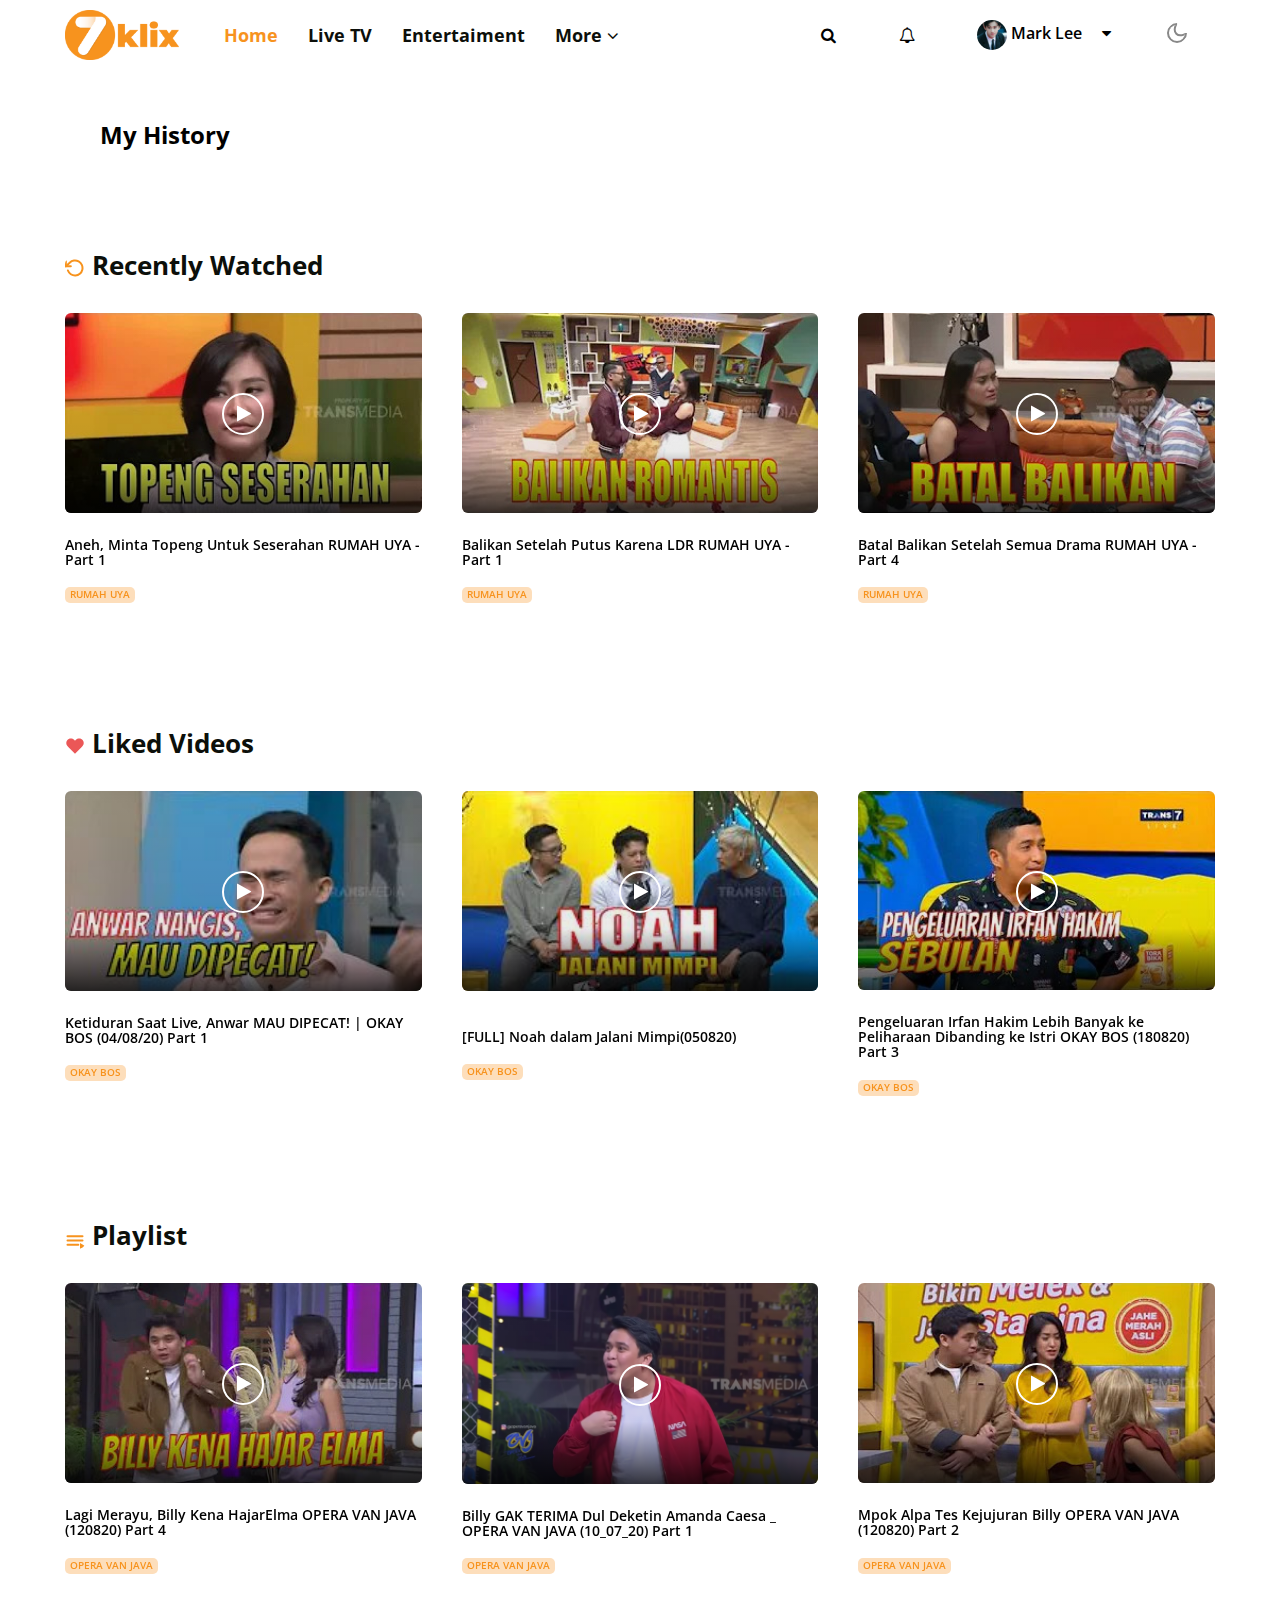
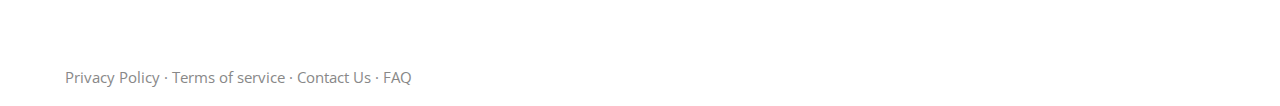
==== dashboard-history.html @ e54bb841 "update terbaru" ====
<!doctype html>
<html lang="zxx">

<head>
	<!-- Required meta tags -->
	<meta charset="utf-8">
	<meta name="viewport" content="width=device-width, initial-scale=1, shrink-to-fit=no">
	<!-- favicon -->
	<link rel="shortcut icon" href="assets/images/favicon.png">
	<!-- favicon -->
	<title>7KLIX - Entertaiment Website Official</title>
	<!-- Template CSS -->
	<link rel="stylesheet" href="assets/css/style.css">
	<!-- Template CSS -->
	<link href="//fonts.googleapis.com/css2?family=Open+Sans:ital,wght@0,300;0,400;0,600;0,700;1,600&display=swap"
		rel="stylesheet">
	<!-- Template CSS -->
</head>

<body>

	<!-- header -->
	<header id="site-header" class="klix-header fixed-top">
		<!--/nav-->
		<nav class="navbar navbar-expand-lg navbar-light fill px-lg-0 py-0 px-3">
			<div class="container">
					<a class="navbar-brand" href="#index.html">
						<img src="assets/images/logo.png" alt="7KLIX" title="7KLIX" style="height:50px;" />
					</a>
				<button class="navbar-toggler collapsed" type="button" data-toggle="collapse"
					data-target="#navbarSupportedContent" aria-controls="navbarSupportedContent" aria-expanded="false"
					aria-label="Toggle navigation">
					<!-- <span class="navbar-toggler-icon"></span> -->
					<span class="fa icon-expand fa-bars"></span>
					<span class="fa icon-close fa-times"></span>
				</button>

				<div class="collapse navbar-collapse" id="navbarSupportedContent">
					<ul class="navbar-nav mr-auto">
						<li class="nav-item active">
							<a class="nav-link" href="index.html">Home</a>
						</li>
						<li class="nav-item">
							<a class="nav-link" href="#">Live TV</a>
						</li>
						<li class="nav-item">
							<a class="nav-link" href="entertaiment.html">Entertaiment</a>
						</li>
						<li class="nav-item dropdown">
							<a class="nav-link dropdown-toggle" href="#" id="navbarDropdown" role="button"
								data-toggle="dropdown" aria-haspopup="true" aria-expanded="false">
								More <span class="fa fa-angle-down"></span>
							</a>
							<div class="dropdown-menu" aria-labelledby="navbarDropdown">
								<a class="dropdown-item" href="#">Adventure</a>
								<a class="dropdown-item" href="#">Digital</a>
								<a class="dropdown-item" href="#">Edutaiment</a>
								<a class="dropdown-item" href="#">Misteri</a>
								<a class="dropdown-item" href="#">Special Music</a>
								<a class="dropdown-item" href="#">Nostalgia</a>
								<a class="dropdown-item" href="#">Religi</a>
								<a class="dropdown-item" href="#">Tasty</a>
							</div>
						</li>
					</ul>

					<!--/navbar-right-->
					<div class="navbar-right">
						<!--/search-->
						<a href="#search" class="btn search-hny mr-lg-3 mt-lg-0 mt-4" title="search"><span
							class="fa fa-search ml-3" aria-hidden="true"></span></a>
						<!--/login-->
						<!--/search-->
						<a href="" class="btn search-hny mr-lg-3 mt-lg-0 mt-4" title="bell"><span
							class="fa fa-bell-o ml-3" aria-hidden="true"></span></a>
						<!--/user-->
						<a href="" class="btn user-hny mr-lg-3 mt-lg-0 mt-4" title="user"><img src="assets/icon/ava.svg"> Mark Lee <span
								class="fa fa-caret-down ml-3" aria-hidden="true"></span></a>
						<!--<div class="dropright-dropdwon-menu" aria-labelledby="navbarDropdown">
									<a class="dropdown-item" href="#">Dashboard</a>
									<a class="dropdown-item" href="#">My History</a>
									<a class="dropdown-item" href="#">Change Password</a>
									<a class="dropdown-item" href="#">QR Scanner</a>
									<a class="dropdown-item" href="#">My Poin</a>
									<a class="dropdown-item" href="#">Dark Theme</a>
									<a class="dropdown-item" href="#">Dark Theme</a>
								</div>-->
							
						<!-- search popup -->
						<div id="search" class="pop-overlay">
							<div class="popup">
								<form action="#" method="post" class="search-box">
									<input type="search" placeholder="Type a keyword, category or program name..." name="search"
										required="required" autofocus="">
									<button type="submit" class="btn"><span class="fa fa-search"
											aria-hidden="true"></span></button>
								</form>
								<div class="browse-items">
									<h3 class="hny-title two mt-md-5 mt-4">Browse all:</h3>
									<ul class="search-items">
										<li><a href="#">Adventure</a></li>
										<li><a href="#">Digital</a></li>
										<li><a href="#">Edutaiment</a></li>
										<li><a href="#">Misteri</a></li>
										<li><a href="#">Special Music</a></li>
										<li><a href="#">Nostalgia</a></li>
										<li><a href="#">Religi</a></li>
										<li><a href="#">Tasty</a></li>
									</ul>
								</div>
							</div>
							<a class="close" href="#close">×</a>
						</div>
						<!-- /search popup -->
						<!--/navbar-right-->
					</div>


				</div>
				<!-- toggle switch for light and dark theme -->
				<div class="mobile-position">
					<nav class="navigation">
						<div class="theme-switch-wrapper">
							<label class="theme-switch" for="checkbox">
								<input type="checkbox" id="checkbox">
								<div class="mode-container">
									<i class="gg-sun"></i>
									<i class="gg-moon"></i>
								</div>
							</label>
						</div>
					</nav>
				</div>
				<!-- //toggle switch for light and dark theme -->
			</div>
		</nav>
		<!--//nav-->
	</header>
	<!-- //header -->

	<!--sidebar-->

	<!--sidebar-->

	<!--breadcrumbs-->
	<div class="klix-breadcrumbs">
		<nav id="breadcrumbs" class="breadcrumbs">
		</nav>
	</div>
	<!--breadcrumbs-->

	<!-- Profile -->
	<div class="klix-profile">
		<div class="profile">
			<h4><b>My History</b></h4>
		</div>
	</div>
	<!-- Profile -->
	


	<!--Recently-Watched-->
	<section class="klix-grids">
		<div class="grids-main py-4">
			<div class="container py-lg-4">
				<div class="headerhny-title">
					<h3 class="hny-title"><img src="assets/icon/rotate-ccw.svg"> Recently Watched</h3>
				</div>
				
				<div class="owl-two owl-carousel owl-theme">
					<div class="item">
						<div class="two-gridshny-grids">
							<div class="two-gridshny-left">
								<div class="box16 mb-4">
									<a href="#">
										<figure>
											<img class="img-fluid" src="assets/images/15.jpg" alt="">
										</figure>
										<div class="box-content">
										</div>
										<span class="fa fa-play video-icon" aria-hidden="true"></span>
									</a>
								</div>
							</div>
							<div class="two-gridshny-right">
								<h3> <a class="title-gd mt-0" href="#">Aneh, Minta Topeng Untuk Seserahan  RUMAH UYA - Part 1</a></h3>
								<h3> <a class="title-gda mt-0" href="#">RUMAH UYA</a></h3>
							</div>
						</div>
					</div>
					<div class="item vhny-grid">
						<div class="two-gridshny-grids">
							<div class="two-gridshny-left">
								<div class="box16 mb-4">
									<a href="#">
										<figure>
											<img class="img-fluid" src="assets/images/16.jpg" alt="">
										</figure>
										<div class="box-content">
										</div>
										<span class="fa fa-play video-icon" aria-hidden="true"></span>
									</a>
								</div>
							</div>
							<div class="two-gridshny-right">
								<h3> <a class="title-gd mt-0" href="#">Balikan Setelah Putus Karena LDR  RUMAH UYA - Part 1</a></h3>
								<h3> <a class="title-gda mt-0" href="#">RUMAH UYA</a></h3>

							</div>
						</div>
					</div>
					<div class="item vhny-grid">
						<div class="two-gridshny-grids">
							<div class="two-gridshny-left">
								<div class="box16 mb-4">
									<a href="#">
										<figure>
											<img class="img-fluid" src="assets/images/17.jpg" alt="">
										</figure>
										<div class="box-content">

										</div>
										<span class="fa fa-play video-icon" aria-hidden="true"></span>
									</a>
								</div>
							</div>
							<div class="two-gridshny-right">
								<h3> <a class="title-gd mt-0" href="#">Batal Balikan Setelah Semua Drama  RUMAH UYA - Part 4</a></h3>
								<h3> <a class="title-gda mt-0" href="#">RUMAH UYA</a></h3>
							</div>
						</div>
					</div>
					<div class="item vhny-grid">
						<div class="two-gridshny-grids">
							<div class="two-gridshny-left">
								<div class="box16 mb-4">
									<a href="#">
										<figure>
											<img class="img-fluid" src="assets/images/18.jpg" alt="">
										</figure>
										<div class="box-content">
										</div>
										<span class="fa fa-play video-icon" aria-hidden="true"></span>
									</a>
								</div>
							</div>
							<div class="two-gridshny-right">
								<h3> <a class="title-gd mt-0" href="#">Tante Bebeb Kesayangan Minta Dinikahi  RUMAH UYA - Part 3</a></h3>
								<h3> <a class="title-gda mt-0" href="#">RUMAH UYA</a></h3>
							</div>
						</div>
					</div>
					<div class="item vhny-grid">
						<div class="two-gridshny-grids">
							<div class="two-gridshny-left">
								<div class="box16 mb-4">
									<a href="#">
										<figure>
											<img class="img-fluid" src="assets/images/15.jpg" alt="">
										</figure>
										<div class="box-content">
										</div>
										<span class="fa fa-play video-icon" aria-hidden="true"></span>
									</a>
								</div>
							</div>
							<div class="two-gridshny-right">
								<h3> <a class="title-gd mt-0" href="#">Aneh, Minta Topeng Untuk Seserahan  RUMAH UYA - Part 1</a></h3>
								<h3> <a class="title-gda mt-0" href="#">RUMAH UYA</a></h3>

							</div>
						</div>
					</div>
				</div>
			</div>
		</div>
	</section>
	<!--Recently-Watched-->

	<!--Liked-Videos-->
	<section class="klix-grids">
	<div class="grids-main py-4">
		<div class="container py-lg-4">
			<div class="headerhny-title">
				<h3 class="hny-title"><img src="assets/icon/heart-pink.svg"> Liked Videos</h3>
			</div>
			
			<div class="owl-two owl-carousel owl-theme">
				<div class="item">
					<div class="two-gridshny-grids">
						<div class="two-gridshny-left">
							<div class="box16 mb-4">
								<a href="#">
									<figure>
										<img class="img-fluid" src="assets/images/1.jpg" alt="">
									</figure>
									<div class="box-content">
									</div>
									<span class="fa fa-play video-icon" aria-hidden="true"></span>
								</a>
							</div>
						</div>
						<div class="two-gridshny-right">
							<h3> <a class="title-gd mt-0" href="#">Ketiduran Saat Live, Anwar MAU DIPECAT! | OKAY BOS (04/08/20) Part 1</a></h3>
							<h3> <a class="title-gda mt-0" href="#">OKAY BOS</a></h3>
						</div>
					</div>
				</div>
				<div class="item vhny-grid">
					<div class="two-gridshny-grids">
						<div class="two-gridshny-left">
							<div class="box16 mb-4">
								<a href="#">
									<figure>
										<img class="img-fluid" src="assets/images/2.jpg" alt="">
									</figure>
									<div class="box-content">
									</div>
									<span class="fa fa-play video-icon" aria-hidden="true"></span>
								</a>
							</div>
						</div>
						<div class="two-gridshny-right">
							<h3> <a class="title-gd mt-0" href="#">[FULL] Noah dalam Jalani Mimpi(050820)</a></h3>
							<h3> <a class="title-gda mt-0" href="#">OKAY BOS</a></h3>

						</div>
					</div>
				</div>
				<div class="item vhny-grid">
					<div class="two-gridshny-grids">
						<div class="two-gridshny-left">
							<div class="box16 mb-4">
								<a href="#">
									<figure>
										<img class="img-fluid" src="assets/images/3.jpg" alt="">
									</figure>
									<div class="box-content">

									</div>
									<span class="fa fa-play video-icon" aria-hidden="true"></span>
								</a>
							</div>
						</div>
						<div class="two-gridshny-right">
							<h3> <a class="title-gd mt-0" href="#">Pengeluaran Irfan Hakim Lebih Banyak ke Peliharaan Dibanding ke Istri  OKAY BOS (180820) Part 3</a></h3>
							<h3> <a class="title-gda mt-0" href="#">OKAY BOS</a></h3>
						</div>
					</div>
				</div>
				<div class="item vhny-grid">
					<div class="two-gridshny-grids">
						<div class="two-gridshny-left">
							<div class="box16 mb-4">
								<a href="#">
									<figure>
										<img class="img-fluid" src="assets/images/5.jpg" alt="">
									</figure>
									<div class="box-content">
									</div>
									<span class="fa fa-play video-icon" aria-hidden="true"></span>
								</a>
							</div>
						</div>
						<div class="two-gridshny-right">
							<h3> <a class="title-gd mt-0" href="#">[FULL] Nagita Belajar Yoga dan Klarifikasi Cita Citata  OKAY BOS (130820)</a></h3>
							<h3> <a class="title-gda mt-0" href="#">OKAY BOS</a></h3>
						</div>
					</div>
				</div>
				<div class="item vhny-grid">
					<div class="two-gridshny-grids">
						<div class="two-gridshny-left">
							<div class="box16 mb-4">
								<a href="#">
									<figure>
										<img class="img-fluid" src="assets/images/4.jpg" alt="">
									</figure>
									<div class="box-content">
									</div>
									<span class="fa fa-play video-icon" aria-hidden="true"></span>
								</a>
							</div>
						</div>
						<div class="two-gridshny-right">
							<h3> <a class="title-gd mt-0" href="#">Ular Irfan Hakim Berharga Ratusan Juga  OKAY BOS (180820) Part 1</a></h3>
							<h3> <a class="title-gda mt-0" href="#">OKAY BOS</a></h3>

						</div>
					</div>
				</div>
			</div>
		</div>
	</div>
	</section>
	<!--Liked-Videos-->

	<!--Playlist-->
	<section class="klix-grids">
	<div class="grids-main py-4">
		<div class="container py-lg-4">
			<div class="headerhny-title">
				<h3 class="hny-title"><img src="assets/icon/playlist.svg"> Playlist</h3>
			</div>
			
			<div class="owl-two owl-carousel owl-theme">
				<div class="item">
					<div class="two-gridshny-grids">
						<div class="two-gridshny-left">
							<div class="box16 mb-4">
								<a href="#">
									<figure>
										<img class="img-fluid" src="assets/images/6.jpg" alt="">
									</figure>
									<div class="box-content">
									</div>
									<span class="fa fa-play video-icon" aria-hidden="true"></span>
								</a>
							</div>
						</div>
						<div class="two-gridshny-right">
							<h3> <a class="title-gd mt-0" href="#">Lagi Merayu, Billy Kena HajarElma  OPERA VAN JAVA (120820) Part 4</a></h3>
							<h3> <a class="title-gda mt-0" href="#">OPERA VAN JAVA</a></h3>
						</div>
					</div>
				</div>
				<div class="item vhny-grid">
					<div class="two-gridshny-grids">
						<div class="two-gridshny-left">
							<div class="box16 mb-4">
								<a href="#">
									<figure>
										<img class="img-fluid" src="assets/images/14.png" alt="">
									</figure>
									<div class="box-content">
									</div>
									<span class="fa fa-play video-icon" aria-hidden="true"></span>
								</a>
							</div>
						</div>
						<div class="two-gridshny-right">
							<h3> <a class="title-gd mt-0" href="#">Billy GAK TERIMA Dul Deketin Amanda Caesa _ OPERA VAN JAVA (10_07_20) Part 1</a></h3>
							<h3> <a class="title-gda mt-0" href="#">OPERA VAN JAVA</a></h3>

						</div>
					</div>
				</div>
				<div class="item vhny-grid">
					<div class="two-gridshny-grids">
						<div class="two-gridshny-left">
							<div class="box16 mb-4">
								<a href="#">
									<figure>
										<img class="img-fluid" src="assets/images/9.jpg" alt="">
									</figure>
									<div class="box-content">

									</div>
									<span class="fa fa-play video-icon" aria-hidden="true"></span>
								</a>
							</div>
						</div>
						<div class="two-gridshny-right">
							<h3> <a class="title-gd mt-0" href="#">Mpok Alpa Tes Kejujuran Billy  OPERA VAN JAVA (120820) Part 2</a></h3>
							<h3> <a class="title-gda mt-0" href="#">OPERA VAN JAVA</a></h3>
						</div>
					</div>
				</div>
				<div class="item vhny-grid">
					<div class="two-gridshny-grids">
						<div class="two-gridshny-left">
							<div class="box16 mb-4">
								<a href="#">
									<figure>
										<img class="img-fluid" src="assets/images/10.jpg" alt="">
									</figure>
									<div class="box-content">
									</div>
									<span class="fa fa-play video-icon" aria-hidden="true"></span>
								</a>
							</div>
						</div>
						<div class="two-gridshny-right">
							<h3> <a class="title-gd mt-0" href="#">Yang Lain Ribut, Billy Malah MODUSIN Elma  OPERA VAN JAVA (120820) Part 1</a></h3>
							<h3> <a class="title-gda mt-0" href="#">OPERA VAN JAVA</a></h3>
						</div>
					</div>
				</div>
				<div class="item vhny-grid">
					<div class="two-gridshny-grids">
						<div class="two-gridshny-left">
							<div class="box16 mb-4">
								<a href="#">
									<figure>
										<img class="img-fluid" src="assets/images/7.jpg" alt="">
									</figure>
									<div class="box-content">
									</div>
									<span class="fa fa-play video-icon" aria-hidden="true"></span>
								</a>
							</div>
						</div>
						<div class="two-gridshny-right">
							<h3> <a class="title-gd mt-0" href="#">Elma Ikut Casting Film Action  OPERA VAN JAVA (120820) Part 3</a></h3>
							<h3> <a class="title-gda mt-0" href="#">OPERA VAN JAVA</a></h3>

						</div>
					</div>
				</div>
			</div>
		</div>
	</div>
	</section>
	<!--Playlist-->
	
	<!-- footer-66 -->
	<footer class="klix-footer">
		<section class="footer-inner-main">
			<div class="below-section">
				<div class="container">
					<div class="copyright-footer">
						<div class="columns text-lg-left">
							<p><a href="#">Privacy Policy · </a><a href="#"> Terms of service · </a>
								<a href="#"> Contact Us · </a><a href="#"> FAQ</a>
							</p>
						</div>
					</div>
				</div>
			</div>
			<!-- copyright -->
			<!-- move top -->
			<button onclick="topFunction()" id="movetop" title="Go to top">
				<span class="fa fa-arrow-up" aria-hidden="true"></span>
			</button>
			<script>
				// When the user scrolls down 20px from the top of the document, show the button
				window.onscroll = function () {
					scrollFunction()
				};

				function scrollFunction() {
					if (document.body.scrollTop > 20 || document.documentElement.scrollTop > 20) {
						document.getElementById("movetop").style.display = "block";
					} else {
						document.getElementById("movetop").style.display = "none";
					}
				}

				// When the user clicks on the button, scroll to the top of the document
				function topFunction() {
					document.body.scrollTop = 0;
					document.documentElement.scrollTop = 0;
				}
			</script>
			<!-- /move top -->

		</section>
	</footer>
	<!--//footer-66 -->
</body>

</html>
<script src="assets/js/jquery-3.3.1.min.js"></script>
<!--/theme-change-->
<script src="assets/js/theme-change.js"></script>
<!-- //theme-change-->
<script src="assets/js/owl.carousel.js"></script>
<script>
	$(document).ready(function () {
		$('.owl-four').owlCarousel({
			loop: true,
			margin: 20,
			nav: false,
			responsiveClass: true,
			autoplay: false,
			autoplayTimeout: 5000,
			autoplaySpeed: 1000,
			autoplayHoverPause: false,
			responsive: {
				0: {
					items: 1,
					nav: false
				},
				480: {
					items: 2,
					nav: true
				},
				667: {
					items: 2,
					nav: true
				},
				1000: {
					items: 2,
					nav: true
				}
			}
		})
	})
</script>
<script>
	$(document).ready(function () {
		$('.owl-two').owlCarousel({
			loop: true,
			margin: 40,
			nav: false,
			responsiveClass: true,
			autoplay: true,
			autoplayTimeout: 5000,
			autoplaySpeed: 1000,
			autoplayHoverPause: false,
			responsive: {
				0: {
					items: 1,
					nav: false
				},
				480: {
					items: 2,
					nav: true
				},
				667: {
					items: 2,
					margin: 20,
					nav: true
				},
				1000: {
					items: 3,
					nav: true
				}
			}
		})
	})
</script>
<!-- //script -->
<!-- //script -->
<!-- script for owlcarousel -->
<!-- disable body scroll which navbar is in active -->
<script>
	$(function () {
		$('.navbar-toggler').click(function () {
			$('body').toggleClass('noscroll');
		})
	});
</script>
<!-- disable body scroll which navbar is in active -->

<!--/MENU-JS-->
<script>
	$(window).on("scroll", function () {
		var scroll = $(window).scrollTop();

		if (scroll >= 80) {
			$("#site-header").addClass("nav-fixed");
		} else {
			$("#site-header").removeClass("nav-fixed");
		}
	});

	//Main navigation Active Class Add Remove
	$(".navbar-toggler").on("click", function () {
		$("header").toggleClass("active");
	});
	$(document).on("ready", function () {
		if ($(window).width() > 991) {
			$("header").removeClass("active");
		}
		$(window).on("resize", function () {
			if ($(window).width() > 991) {
				$("header").removeClass("active");
			}
		});
	});
</script>
<!--//MENU-JS-->
<script src="assets/js/bootstrap.min.js"></script>
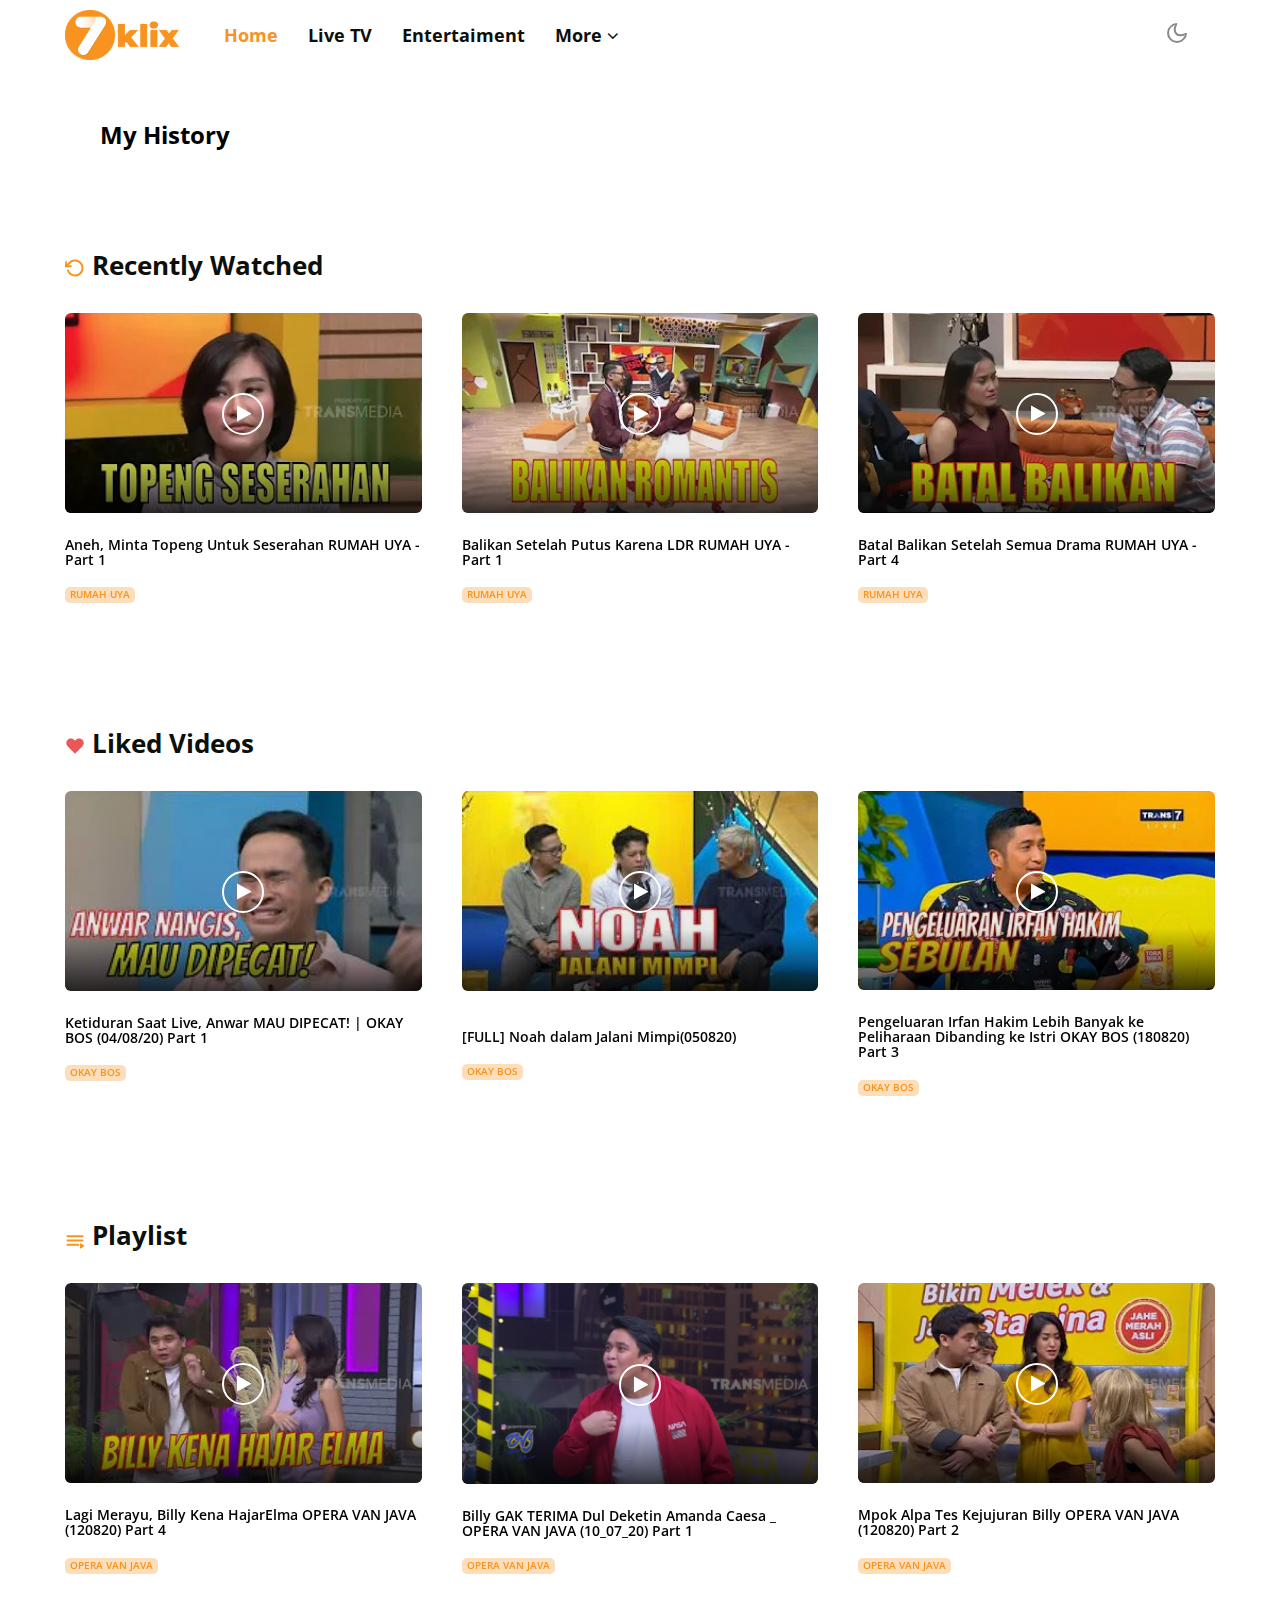
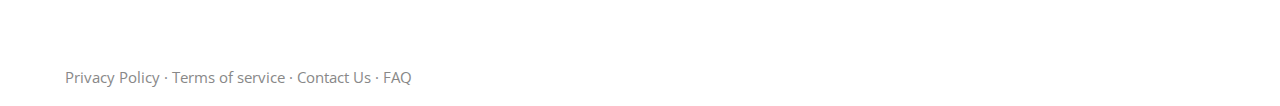
==== commit 5d08615f: "update terbaru" ====
--- a/dashboard-history.html
+++ b/dashboard-history.html
@@ -64,18 +64,18 @@
 						</li>
 					</ul>
 
-					<!--/navbar-right-->
+										<!--/navbar-right-->
 					<div class="navbar-right">
 						<!--/search-->
-						<a href="#search" class="btn search-hny mr-lg-3 mt-lg-0 mt-4" title="search"><span
-							class="fa fa-search ml-3" aria-hidden="true"></span></a>
+						<!--<a href="#search" class="btn search-hny mr-lg-3 mt-lg-0 mt-4" title="search"><span
+							class="fa fa-search ml-3" aria-hidden="true"></span></a>-->
 						<!--/login-->
 						<!--/search-->
-						<a href="" class="btn search-hny mr-lg-3 mt-lg-0 mt-4" title="bell"><span
-							class="fa fa-bell-o ml-3" aria-hidden="true"></span></a>
+						<!--<a href="" class="btn search-hny mr-lg-3 mt-lg-0 mt-4" title="bell"><span
+							class="fa fa-bell-o ml-3" aria-hidden="true"></span></a>-->
 						<!--/user-->
-						<a href="" class="btn user-hny mr-lg-3 mt-lg-0 mt-4" title="user"><img src="assets/icon/ava.svg"> Mark Lee <span
-								class="fa fa-caret-down ml-3" aria-hidden="true"></span></a>
+						<!--<a href="" class="btn user-hny mr-lg-3 mt-lg-0 mt-4" title="user"><img src="assets/icon/ava.svg"> Mark Lee <span
+								class="fa fa-caret-down ml-3" aria-hidden="true"></span></a>-->
 						<!--<div class="dropright-dropdwon-menu" aria-labelledby="navbarDropdown">
 									<a class="dropdown-item" href="#">Dashboard</a>
 									<a class="dropdown-item" href="#">My History</a>
@@ -84,10 +84,10 @@
 									<a class="dropdown-item" href="#">My Poin</a>
 									<a class="dropdown-item" href="#">Dark Theme</a>
 									<a class="dropdown-item" href="#">Dark Theme</a>
-								</div>-->
+							</div>-->
 							
 						<!-- search popup -->
-						<div id="search" class="pop-overlay">
+						<!--<div id="search" class="pop-overlay">
 							<div class="popup">
 								<form action="#" method="post" class="search-box">
 									<input type="search" placeholder="Type a keyword, category or program name..." name="search"
@@ -110,13 +110,10 @@
 								</div>
 							</div>
 							<a class="close" href="#close">×</a>
-						</div>
+						</div>-->
 						<!-- /search popup -->
 						<!--/navbar-right-->
 					</div>
-
-
-				</div>
 				<!-- toggle switch for light and dark theme -->
 				<div class="mobile-position">
 					<nav class="navigation">
